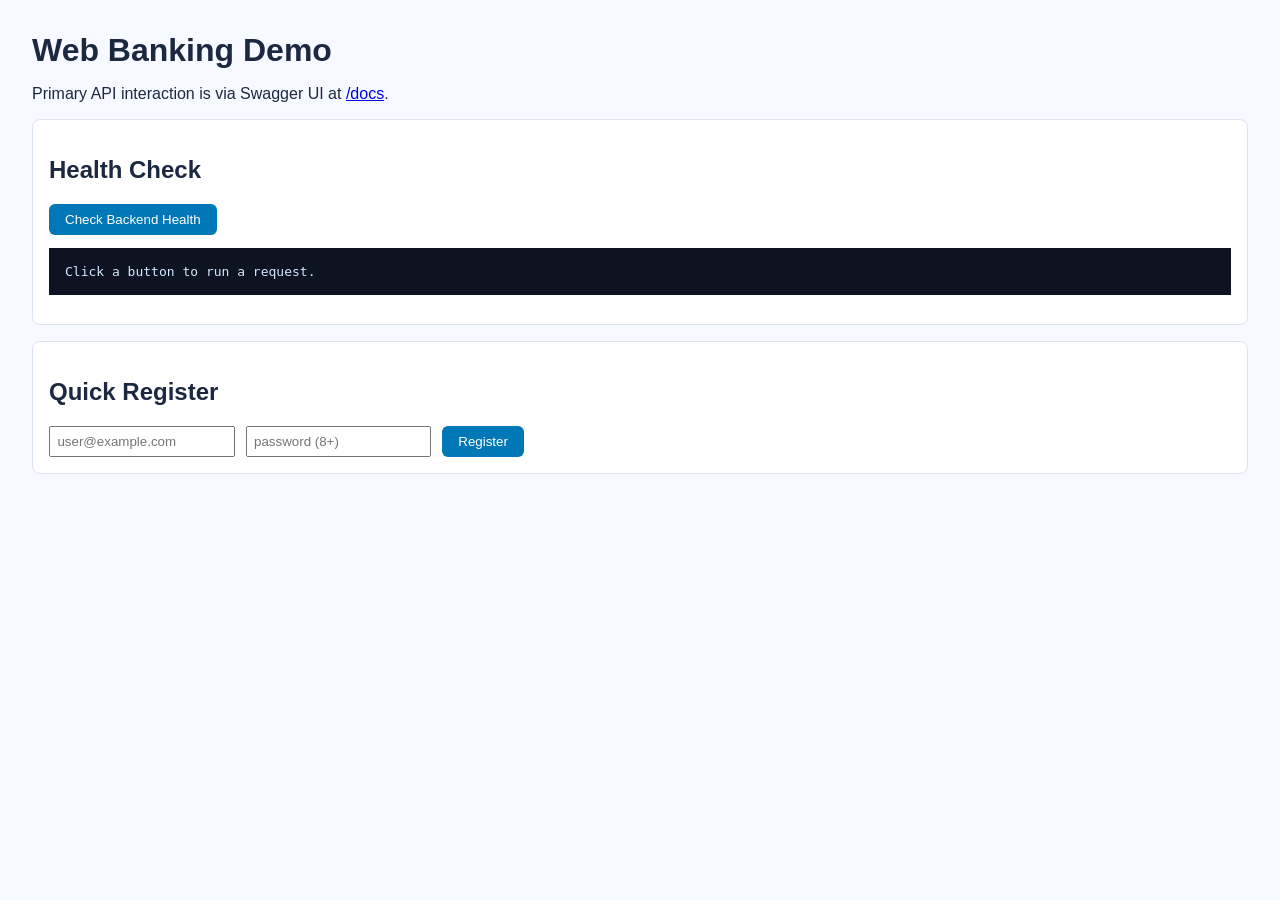
==== frontend/index.html @ 9046da67 "Week 1 First implementation plan" ====
<!doctype html>
<html lang="en">
  <head>
    <meta charset="UTF-8" />
    <meta name="viewport" content="width=device-width, initial-scale=1.0" />
    <title>Banking Demo UI</title>
    <style>
      body { font-family: "Trebuchet MS", sans-serif; margin: 2rem; background: #f6f9ff; color: #1b2840; }
      h1 { margin-bottom: 0.5rem; }
      .card { background: #fff; border: 1px solid #dce4f2; border-radius: 8px; padding: 1rem; margin-bottom: 1rem; }
      button { padding: 0.5rem 1rem; border: 0; border-radius: 6px; background: #0077b6; color: #fff; cursor: pointer; }
      input { padding: 0.4rem; margin-right: 0.4rem; }
      pre { background: #0d1321; color: #d1e8ff; padding: 1rem; overflow: auto; }
    </style>
  </head>
  <body>
    <h1>Web Banking Demo</h1>
    <p>Primary API interaction is via Swagger UI at <a href="http://localhost:8000/docs" target="_blank">/docs</a>.</p>

    <div class="card">
      <h2>Health Check</h2>
      <button id="check-health">Check Backend Health</button>
      <pre id="output">Click a button to run a request.</pre>
    </div>

    <div class="card">
      <h2>Quick Register</h2>
      <input id="email" type="email" placeholder="user@example.com" />
      <input id="password" type="password" placeholder="password (8+)" />
      <button id="register">Register</button>
    </div>

    <script src="app.js"></script>
  </body>
</html>
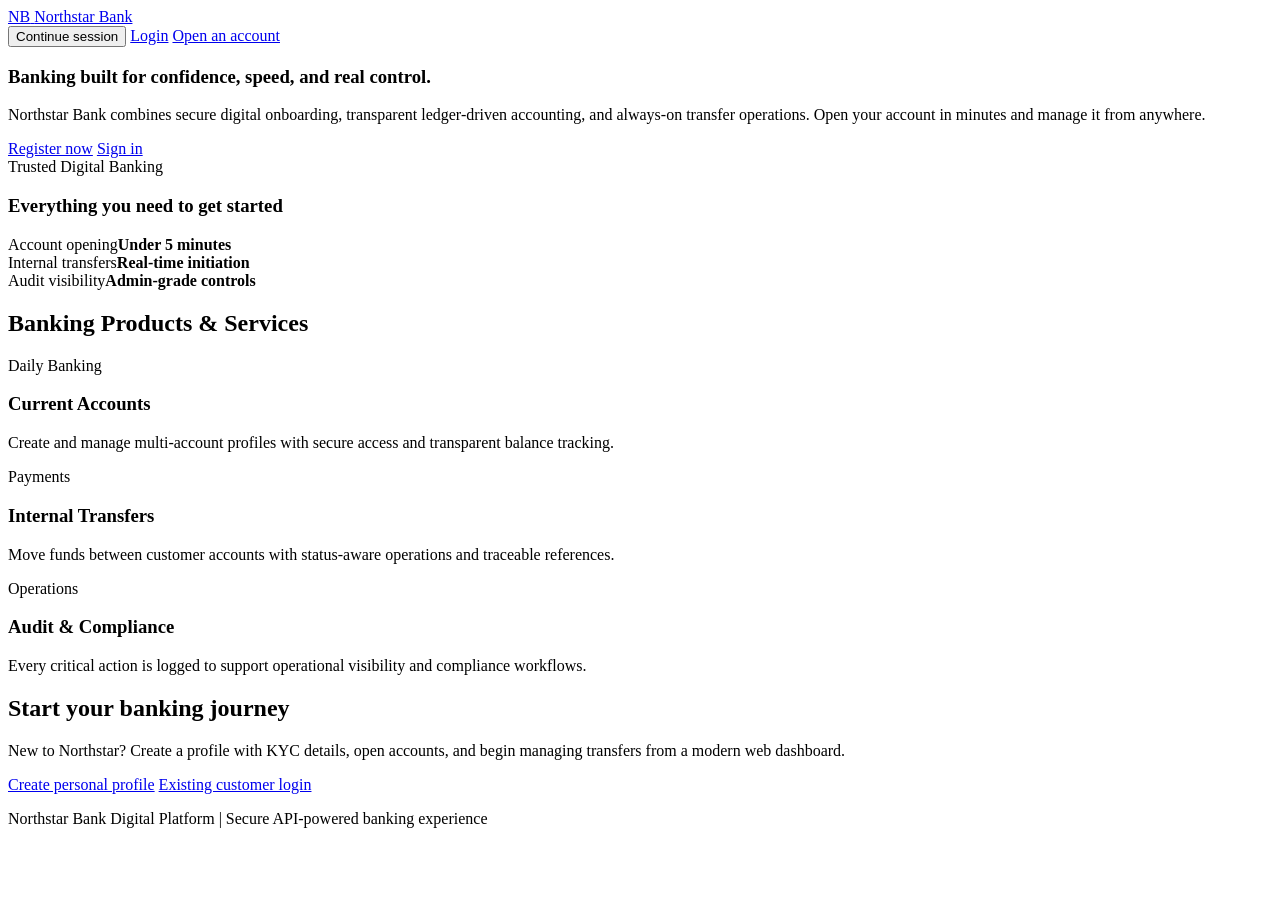
==== commit c93dbfb0: "front end development" ====
--- a/frontend/index.html
+++ b/frontend/index.html
@@ -3,33 +3,83 @@
   <head>
     <meta charset="UTF-8" />
     <meta name="viewport" content="width=device-width, initial-scale=1.0" />
-    <title>Banking Demo UI</title>
-    <style>
-      body { font-family: "Trebuchet MS", sans-serif; margin: 2rem; background: #f6f9ff; color: #1b2840; }
-      h1 { margin-bottom: 0.5rem; }
-      .card { background: #fff; border: 1px solid #dce4f2; border-radius: 8px; padding: 1rem; margin-bottom: 1rem; }
-      button { padding: 0.5rem 1rem; border: 0; border-radius: 6px; background: #0077b6; color: #fff; cursor: pointer; }
-      input { padding: 0.4rem; margin-right: 0.4rem; }
-      pre { background: #0d1321; color: #d1e8ff; padding: 1rem; overflow: auto; }
-    </style>
+    <title>Northstar Bank | Digital Banking</title>
+    <link rel="stylesheet" href="/assets/css/main.css" />
   </head>
   <body>
-    <h1>Web Banking Demo</h1>
-    <p>Primary API interaction is via Swagger UI at <a href="http://localhost:8000/docs" target="_blank">/docs</a>.</p>
+    <div class="site-shell fade-up">
+      <header class="top-nav">
+        <a class="brand" href="/index.html">
+          <span class="brand-mark">NB</span>
+          <span class="title">Northstar Bank</span>
+        </a>
+        <div class="nav-actions">
+          <button id="continue-session" class="button button-ghost">Continue session</button>
+          <a href="/login.html" class="button button-ghost">Login</a>
+          <a href="/register.html" class="button button-primary">Open an account</a>
+        </div>
+      </header>
 
-    <div class="card">
-      <h2>Health Check</h2>
-      <button id="check-health">Check Backend Health</button>
-      <pre id="output">Click a button to run a request.</pre>
+      <section class="hero">
+        <article class="hero-copy">
+          <h1>Banking built for confidence, speed, and real control.</h1>
+          <p>
+            Northstar Bank combines secure digital onboarding, transparent ledger-driven accounting,
+            and always-on transfer operations. Open your account in minutes and manage it from anywhere.
+          </p>
+          <div class="hero-cta">
+            <a class="button button-primary" href="/register.html">Register now</a>
+            <a class="button button-ghost" href="/login.html">Sign in</a>
+          </div>
+        </article>
+
+        <aside class="hero-card">
+          <span class="feature-tag">Trusted Digital Banking</span>
+          <h3>Everything you need to get started</h3>
+          <div class="hero-stats">
+            <div class="stat-row"><span>Account opening</span><strong>Under 5 minutes</strong></div>
+            <div class="stat-row"><span>Internal transfers</span><strong>Real-time initiation</strong></div>
+            <div class="stat-row"><span>Audit visibility</span><strong>Admin-grade controls</strong></div>
+          </div>
+        </aside>
+      </section>
+
+      <section class="section">
+        <h2>Banking Products & Services</h2>
+        <div class="grid-3">
+          <article class="card">
+            <span class="feature-tag">Daily Banking</span>
+            <h3>Current Accounts</h3>
+            <p>Create and manage multi-account profiles with secure access and transparent balance tracking.</p>
+          </article>
+          <article class="card">
+            <span class="feature-tag">Payments</span>
+            <h3>Internal Transfers</h3>
+            <p>Move funds between customer accounts with status-aware operations and traceable references.</p>
+          </article>
+          <article class="card">
+            <span class="feature-tag">Operations</span>
+            <h3>Audit & Compliance</h3>
+            <p>Every critical action is logged to support operational visibility and compliance workflows.</p>
+          </article>
+        </div>
+      </section>
+
+      <section class="section card">
+        <h2>Start your banking journey</h2>
+        <p>
+          New to Northstar? Create a profile with KYC details, open accounts, and begin managing transfers from
+          a modern web dashboard.
+        </p>
+        <div class="hero-cta">
+          <a class="button button-primary" href="/register.html">Create personal profile</a>
+          <a class="button button-ghost" href="/login.html">Existing customer login</a>
+        </div>
+      </section>
+
+      <p class="footer-note">Northstar Bank Digital Platform | Secure API-powered banking experience</p>
     </div>
 
-    <div class="card">
-      <h2>Quick Register</h2>
-      <input id="email" type="email" placeholder="user@example.com" />
-      <input id="password" type="password" placeholder="password (8+)" />
-      <button id="register">Register</button>
-    </div>
-
-    <script src="app.js"></script>
+    <script type="module" src="/assets/js/pages/landing.js"></script>
   </body>
 </html>
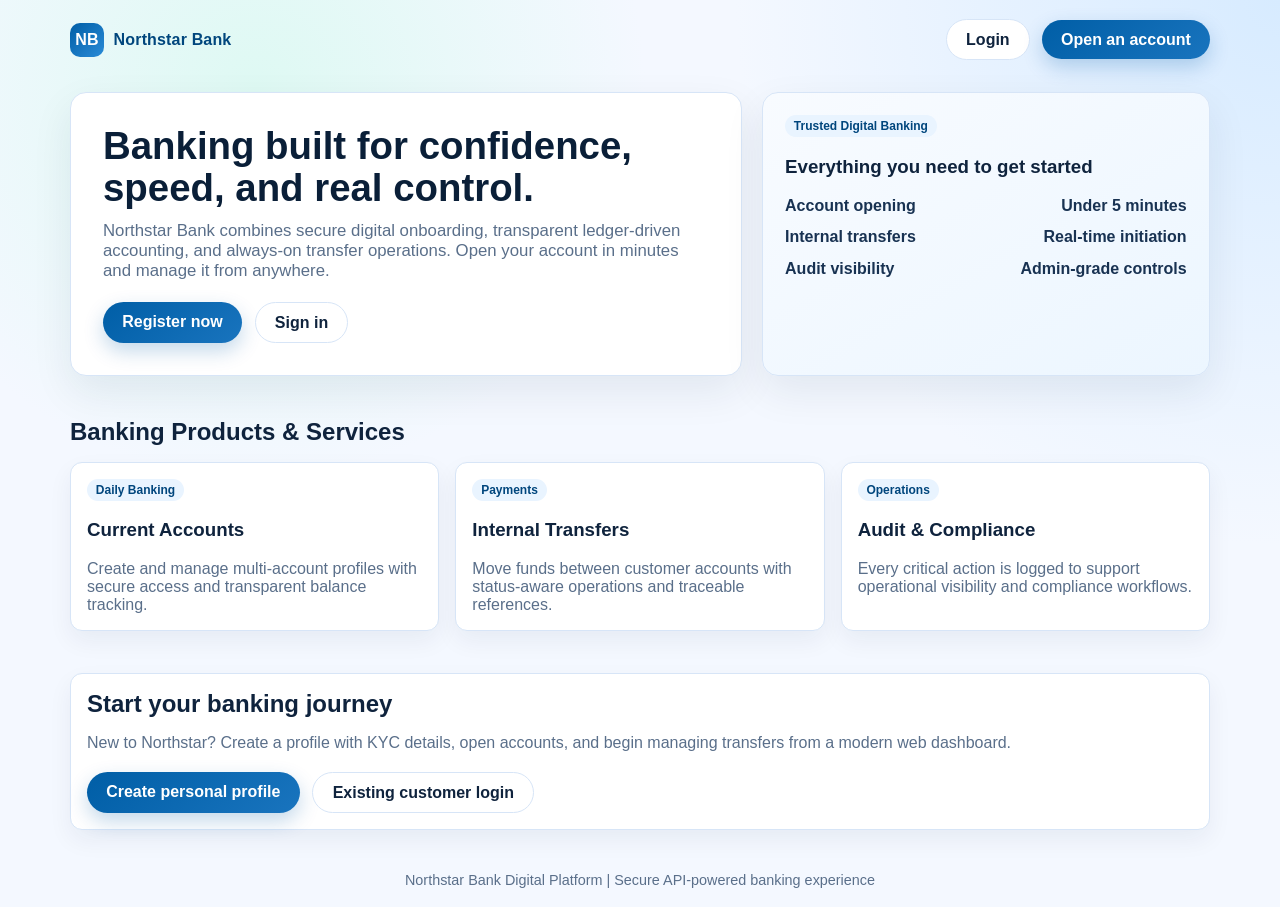
==== commit ee174d42: "Use relative links for frontend HTML assets/pages Convert absolute root-relative URLs to relative pa" ====
--- a/frontend/index.html
+++ b/frontend/index.html
@@ -4,19 +4,19 @@
     <meta charset="UTF-8" />
     <meta name="viewport" content="width=device-width, initial-scale=1.0" />
     <title>Northstar Bank | Digital Banking</title>
-    <link rel="stylesheet" href="/assets/css/main.css" />
+    <link rel="stylesheet" href="assets/css/main.css?v=20260311" />
   </head>
   <body>
     <div class="site-shell fade-up">
       <header class="top-nav">
-        <a class="brand" href="/index.html">
+        <a class="brand" href="index.html">
           <span class="brand-mark">NB</span>
           <span class="title">Northstar Bank</span>
         </a>
         <div class="nav-actions">
           <button id="continue-session" class="button button-ghost">Continue session</button>
-          <a href="/login.html" class="button button-ghost">Login</a>
-          <a href="/register.html" class="button button-primary">Open an account</a>
+          <a href="login.html" class="button button-ghost">Login</a>
+          <a href="register.html" class="button button-primary">Open an account</a>
         </div>
       </header>
 
@@ -28,8 +28,8 @@
             and always-on transfer operations. Open your account in minutes and manage it from anywhere.
           </p>
           <div class="hero-cta">
-            <a class="button button-primary" href="/register.html">Register now</a>
-            <a class="button button-ghost" href="/login.html">Sign in</a>
+            <a class="button button-primary" href="register.html">Register now</a>
+            <a class="button button-ghost" href="login.html">Sign in</a>
           </div>
         </article>
 
@@ -72,14 +72,14 @@
           a modern web dashboard.
         </p>
         <div class="hero-cta">
-          <a class="button button-primary" href="/register.html">Create personal profile</a>
-          <a class="button button-ghost" href="/login.html">Existing customer login</a>
+          <a class="button button-primary" href="register.html">Create personal profile</a>
+          <a class="button button-ghost" href="login.html">Existing customer login</a>
         </div>
       </section>
 
       <p class="footer-note">Northstar Bank Digital Platform | Secure API-powered banking experience</p>
     </div>
 
-    <script type="module" src="/assets/js/pages/landing.js"></script>
+    <script type="module" src="assets/js/pages/landing.js?v=20260311"></script>
   </body>
 </html>
--- a/frontend/assets/css/main.css
+++ b/frontend/assets/css/main.css
@@ -0,0 +1,635 @@
+@import url("https://fonts.googleapis.com/css2?family=Manrope:wght@400;500;600;700;800&family=Space+Grotesk:wght@500;700&display=swap");
+
+:root {
+  --bg: #f4f8ff;
+  --bg-soft: #e9f2ff;
+  --surface: #ffffff;
+  --surface-alt: #f8fbff;
+  --text: #0f233d;
+  --muted: #5a6f8a;
+  --primary: #005ea6;
+  --primary-strong: #00467d;
+  --accent: #1aa3a1;
+  --danger: #bb2e34;
+  --ok: #1f8a52;
+  --line: #d7e5f7;
+  --radius-lg: 16px;
+  --radius-md: 12px;
+  --shadow: 0 16px 40px rgba(15, 35, 61, 0.08);
+}
+
+* {
+  box-sizing: border-box;
+}
+
+html,
+body {
+  margin: 0;
+  min-height: 100%;
+  font-family: "Manrope", "Avenir Next", sans-serif;
+  color: var(--text);
+  background: radial-gradient(circle at top right, #d7ebff, transparent 35%),
+    radial-gradient(circle at 20% 10%, #def9f3, transparent 30%),
+    var(--bg);
+}
+
+body.app-body {
+  background: linear-gradient(180deg, #eef6ff, #f4f8ff 42%);
+}
+
+a {
+  color: inherit;
+  text-decoration: none;
+}
+
+button,
+input,
+select,
+textarea {
+  font: inherit;
+}
+
+.site-shell {
+  width: min(1140px, 92%);
+  margin: 0 auto;
+}
+
+.top-nav {
+  display: flex;
+  align-items: center;
+  justify-content: space-between;
+  padding: 1.2rem 0;
+}
+
+.brand {
+  display: inline-flex;
+  align-items: center;
+  gap: 0.6rem;
+  font-weight: 800;
+  letter-spacing: 0.01em;
+  color: var(--primary-strong);
+}
+
+.brand-mark {
+  width: 34px;
+  height: 34px;
+  border-radius: 10px;
+  background: linear-gradient(135deg, var(--primary), #2a8bd7);
+  color: #fff;
+  display: grid;
+  place-content: center;
+  font-family: "Space Grotesk", sans-serif;
+  font-weight: 700;
+}
+
+.nav-actions {
+  display: flex;
+  gap: 0.75rem;
+  align-items: center;
+}
+
+.button {
+  border: 0;
+  border-radius: 999px;
+  padding: 0.65rem 1.2rem;
+  cursor: pointer;
+  font-weight: 700;
+  transition: transform 0.2s ease, box-shadow 0.2s ease, background 0.2s ease;
+}
+
+.button:hover {
+  transform: translateY(-1px);
+}
+
+.button-primary {
+  background: linear-gradient(140deg, var(--primary), #1974be);
+  color: #fff;
+  box-shadow: 0 8px 20px rgba(0, 94, 166, 0.24);
+}
+
+.button-primary:hover {
+  background: linear-gradient(140deg, var(--primary-strong), #1767aa);
+}
+
+.button-ghost {
+  background: #fff;
+  border: 1px solid var(--line);
+  color: var(--text);
+}
+
+.button-danger {
+  background: #ffe9ea;
+  color: var(--danger);
+  border: 1px solid #f4c7c9;
+}
+
+.hero {
+  display: grid;
+  grid-template-columns: 1.2fr 0.8fr;
+  gap: 1.2rem;
+  align-items: stretch;
+  margin: 0.8rem 0 2.4rem;
+}
+
+.hero-copy,
+.hero-card {
+  background: var(--surface);
+  border: 1px solid var(--line);
+  border-radius: var(--radius-lg);
+  box-shadow: var(--shadow);
+}
+
+.hero-copy {
+  padding: 2rem;
+}
+
+.hero h1 {
+  margin: 0 0 0.75rem;
+  font-family: "Space Grotesk", sans-serif;
+  font-size: clamp(1.8rem, 3vw, 2.8rem);
+  line-height: 1.1;
+  color: #0a1f38;
+}
+
+.hero p {
+  color: var(--muted);
+  margin: 0;
+  font-size: 1.05rem;
+  max-width: 62ch;
+}
+
+.hero-cta {
+  margin-top: 1.3rem;
+  display: flex;
+  gap: 0.8rem;
+  flex-wrap: wrap;
+}
+
+.hero-card {
+  padding: 1.4rem;
+  background: linear-gradient(150deg, #f8fbff, #ecf6ff);
+}
+
+.hero-stats {
+  margin: 1rem 0 0;
+  display: grid;
+  gap: 0.85rem;
+}
+
+.stat-row {
+  display: flex;
+  justify-content: space-between;
+  font-weight: 600;
+  color: #183252;
+}
+
+.section {
+  margin: 2.6rem 0;
+}
+
+.section h2 {
+  font-family: "Space Grotesk", sans-serif;
+  margin: 0 0 1rem;
+}
+
+.grid-3 {
+  display: grid;
+  grid-template-columns: repeat(3, minmax(0, 1fr));
+  gap: 1rem;
+}
+
+.card {
+  background: var(--surface);
+  border: 1px solid var(--line);
+  border-radius: var(--radius-md);
+  padding: 1rem;
+  box-shadow: 0 10px 24px rgba(14, 38, 64, 0.06);
+}
+
+.card p {
+  color: var(--muted);
+  margin-bottom: 0;
+}
+
+.feature-tag {
+  display: inline-block;
+  padding: 0.25rem 0.55rem;
+  border-radius: 999px;
+  font-size: 0.75rem;
+  font-weight: 700;
+  background: #e9f4ff;
+  color: var(--primary-strong);
+}
+
+.auth-wrapper {
+  min-height: 100vh;
+  display: grid;
+  place-items: center;
+  padding: 2rem 1rem;
+}
+
+.auth-card {
+  width: min(520px, 100%);
+  background: var(--surface);
+  border: 1px solid var(--line);
+  border-radius: var(--radius-lg);
+  box-shadow: var(--shadow);
+  padding: 1.4rem;
+}
+
+.auth-card h1 {
+  margin: 0 0 0.5rem;
+  font-family: "Space Grotesk", sans-serif;
+}
+
+.auth-sub {
+  margin: 0 0 1.1rem;
+  color: var(--muted);
+}
+
+.form-grid {
+  display: grid;
+  gap: 0.9rem;
+}
+
+.form-row-2 {
+  display: grid;
+  grid-template-columns: repeat(2, minmax(0, 1fr));
+  gap: 0.9rem;
+}
+
+.field {
+  display: grid;
+  gap: 0.4rem;
+}
+
+.field label {
+  font-weight: 600;
+  font-size: 0.92rem;
+}
+
+.field input,
+.field select,
+.field textarea {
+  border: 1px solid #c9dbee;
+  border-radius: 10px;
+  padding: 0.65rem 0.75rem;
+  background: #fff;
+  color: var(--text);
+}
+
+.field input:focus,
+.field select:focus,
+.field textarea:focus {
+  outline: 2px solid #8ac0ec;
+  border-color: #8ac0ec;
+}
+
+.field input::placeholder,
+.field textarea::placeholder {
+  color: #9aa8bb;
+  opacity: 1;
+}
+
+.inline-muted {
+  color: var(--muted);
+  font-size: 0.92rem;
+}
+
+.auth-footer {
+  margin-top: 0.9rem;
+  color: var(--muted);
+}
+
+.alert {
+  border-radius: 10px;
+  border: 1px solid transparent;
+  padding: 0.65rem 0.75rem;
+  font-size: 0.93rem;
+  margin-bottom: 0.9rem;
+  display: none;
+}
+
+.alert.show {
+  display: block;
+  animation: reveal 0.25s ease;
+}
+
+.alert.error {
+  border-color: #f2c5ca;
+  background: #fff0f2;
+  color: var(--danger);
+}
+
+.alert.success {
+  border-color: #b9e3cd;
+  background: #effcf4;
+  color: var(--ok);
+}
+
+.layout {
+  display: grid;
+  grid-template-columns: 270px 1fr;
+  min-height: 100vh;
+}
+
+.sidebar {
+  border-right: 1px solid var(--line);
+  background: linear-gradient(180deg, #fff, #f5f9ff 70%);
+  padding: 1rem 0.85rem;
+}
+
+.sidebar .brand {
+  margin-bottom: 1.2rem;
+  display: flex;
+}
+
+.nav-menu {
+  display: grid;
+  gap: 0.35rem;
+}
+
+.nav-link {
+  border: 1px solid transparent;
+  border-radius: 10px;
+  padding: 0.62rem 0.68rem;
+  color: #31506f;
+  font-weight: 600;
+  display: flex;
+  justify-content: space-between;
+  align-items: center;
+  background: none;
+  text-decoration: none;
+  width: 100%;
+  text-align: left;
+  cursor: pointer;
+}
+
+.nav-link:hover {
+  background: #f0f7ff;
+}
+
+.nav-link.active {
+  color: #0d345c;
+  background: #e8f3ff;
+  border-color: #cde3fb;
+}
+
+.main {
+  padding: 1.1rem;
+}
+
+.topbar {
+  background: var(--surface);
+  border: 1px solid var(--line);
+  border-radius: var(--radius-md);
+  padding: 0.9rem 1rem;
+  display: flex;
+  justify-content: space-between;
+  align-items: center;
+  gap: 1rem;
+}
+
+.welcome-title {
+  margin: 0;
+  font-weight: 800;
+  font-size: 1.16rem;
+}
+
+.welcome-sub {
+  margin: 0.16rem 0 0;
+  color: var(--muted);
+  font-size: 0.92rem;
+}
+
+.kpi-grid {
+  margin: 1rem 0;
+  display: grid;
+  grid-template-columns: repeat(auto-fit, minmax(180px, 1fr));
+  gap: 0.8rem;
+}
+
+.market-controls {
+  display: grid;
+  grid-template-columns: repeat(auto-fit, minmax(200px, 1fr));
+  gap: 0.8rem;
+  align-items: end;
+}
+
+.market-controls .field {
+  margin-bottom: 0;
+}
+
+.market-meta {
+  display: flex;
+  flex-wrap: wrap;
+  gap: 0.6rem;
+  align-items: center;
+  justify-content: space-between;
+}
+
+.kpi {
+  background: var(--surface);
+  border: 1px solid var(--line);
+  border-radius: var(--radius-md);
+  padding: 0.95rem;
+}
+
+.kpi .label {
+  margin: 0;
+  color: var(--muted);
+  font-size: 0.84rem;
+}
+
+.kpi .value {
+  margin: 0.35rem 0 0;
+  font-family: "Space Grotesk", sans-serif;
+  font-size: 1.35rem;
+}
+
+.panel {
+  background: var(--surface);
+  border: 1px solid var(--line);
+  border-radius: var(--radius-md);
+  padding: 1rem;
+  margin-bottom: 0.9rem;
+}
+
+.panel h2,
+.panel h3 {
+  margin: 0 0 0.65rem;
+  font-family: "Space Grotesk", sans-serif;
+}
+
+.panel-header {
+  display: flex;
+  justify-content: space-between;
+  align-items: center;
+  gap: 0.8rem;
+  margin-bottom: 0.7rem;
+}
+
+.table-wrap {
+  width: 100%;
+  overflow-x: auto;
+  border: 1px solid var(--line);
+  border-radius: 10px;
+}
+
+.table {
+  width: 100%;
+  border-collapse: collapse;
+  min-width: 640px;
+}
+
+.table th,
+.table td {
+  text-align: left;
+  padding: 0.65rem 0.7rem;
+  border-bottom: 1px solid #e6eef8;
+  white-space: nowrap;
+  font-size: 0.92rem;
+}
+
+.table th {
+  background: var(--surface-alt);
+  color: #21496f;
+  font-size: 0.83rem;
+  letter-spacing: 0.03em;
+  text-transform: uppercase;
+}
+
+.view {
+  display: none;
+}
+
+.view.active {
+  display: block;
+  animation: floatIn 0.28s ease;
+}
+
+.pill {
+  border-radius: 999px;
+  padding: 0.2rem 0.5rem;
+  font-size: 0.76rem;
+  font-weight: 700;
+  background: #e7f3ff;
+  color: #0f4a7e;
+}
+
+.pill.pending {
+  background: #fff4db;
+  color: #926515;
+}
+
+.pill.success {
+  background: #e5f8ed;
+  color: #1d7a4f;
+}
+
+.pill.danger {
+  background: #ffe9ea;
+  color: var(--danger);
+}
+
+.pnl-positive {
+  color: var(--ok);
+  font-weight: 700;
+}
+
+.pnl-negative {
+  color: var(--danger);
+  font-weight: 700;
+}
+
+.pnl-neutral {
+  color: var(--muted);
+  font-weight: 700;
+}
+
+.footer-note {
+  margin: 2.2rem 0 1.2rem;
+  color: var(--muted);
+  font-size: 0.9rem;
+  text-align: center;
+}
+
+.hidden {
+  display: none !important;
+}
+
+.fade-up {
+  animation: floatIn 0.45s ease;
+}
+
+@keyframes floatIn {
+  from {
+    opacity: 0;
+    transform: translateY(12px);
+  }
+  to {
+    opacity: 1;
+    transform: translateY(0);
+  }
+}
+
+@keyframes reveal {
+  from {
+    opacity: 0;
+    transform: translateY(-6px);
+  }
+  to {
+    opacity: 1;
+    transform: translateY(0);
+  }
+}
+
+@media (max-width: 1024px) {
+  .hero {
+    grid-template-columns: 1fr;
+  }
+
+  .layout {
+    grid-template-columns: 86px 1fr;
+  }
+
+  .sidebar .label {
+    display: none;
+  }
+
+  .nav-link {
+    justify-content: center;
+    padding: 0.65rem;
+  }
+
+  .brand .title,
+  .sidebar .brand small {
+    display: none;
+  }
+}
+
+@media (max-width: 740px) {
+  .grid-3,
+  .kpi-grid,
+  .form-row-2 {
+    grid-template-columns: 1fr;
+  }
+
+  .layout {
+    grid-template-columns: 1fr;
+  }
+
+  .sidebar {
+    border-right: 0;
+    border-bottom: 1px solid var(--line);
+  }
+
+  .sidebar .brand .title,
+  .sidebar .nav-link .label {
+    display: inline;
+  }
+
+  .nav-menu {
+    grid-template-columns: repeat(2, minmax(0, 1fr));
+  }
+}
